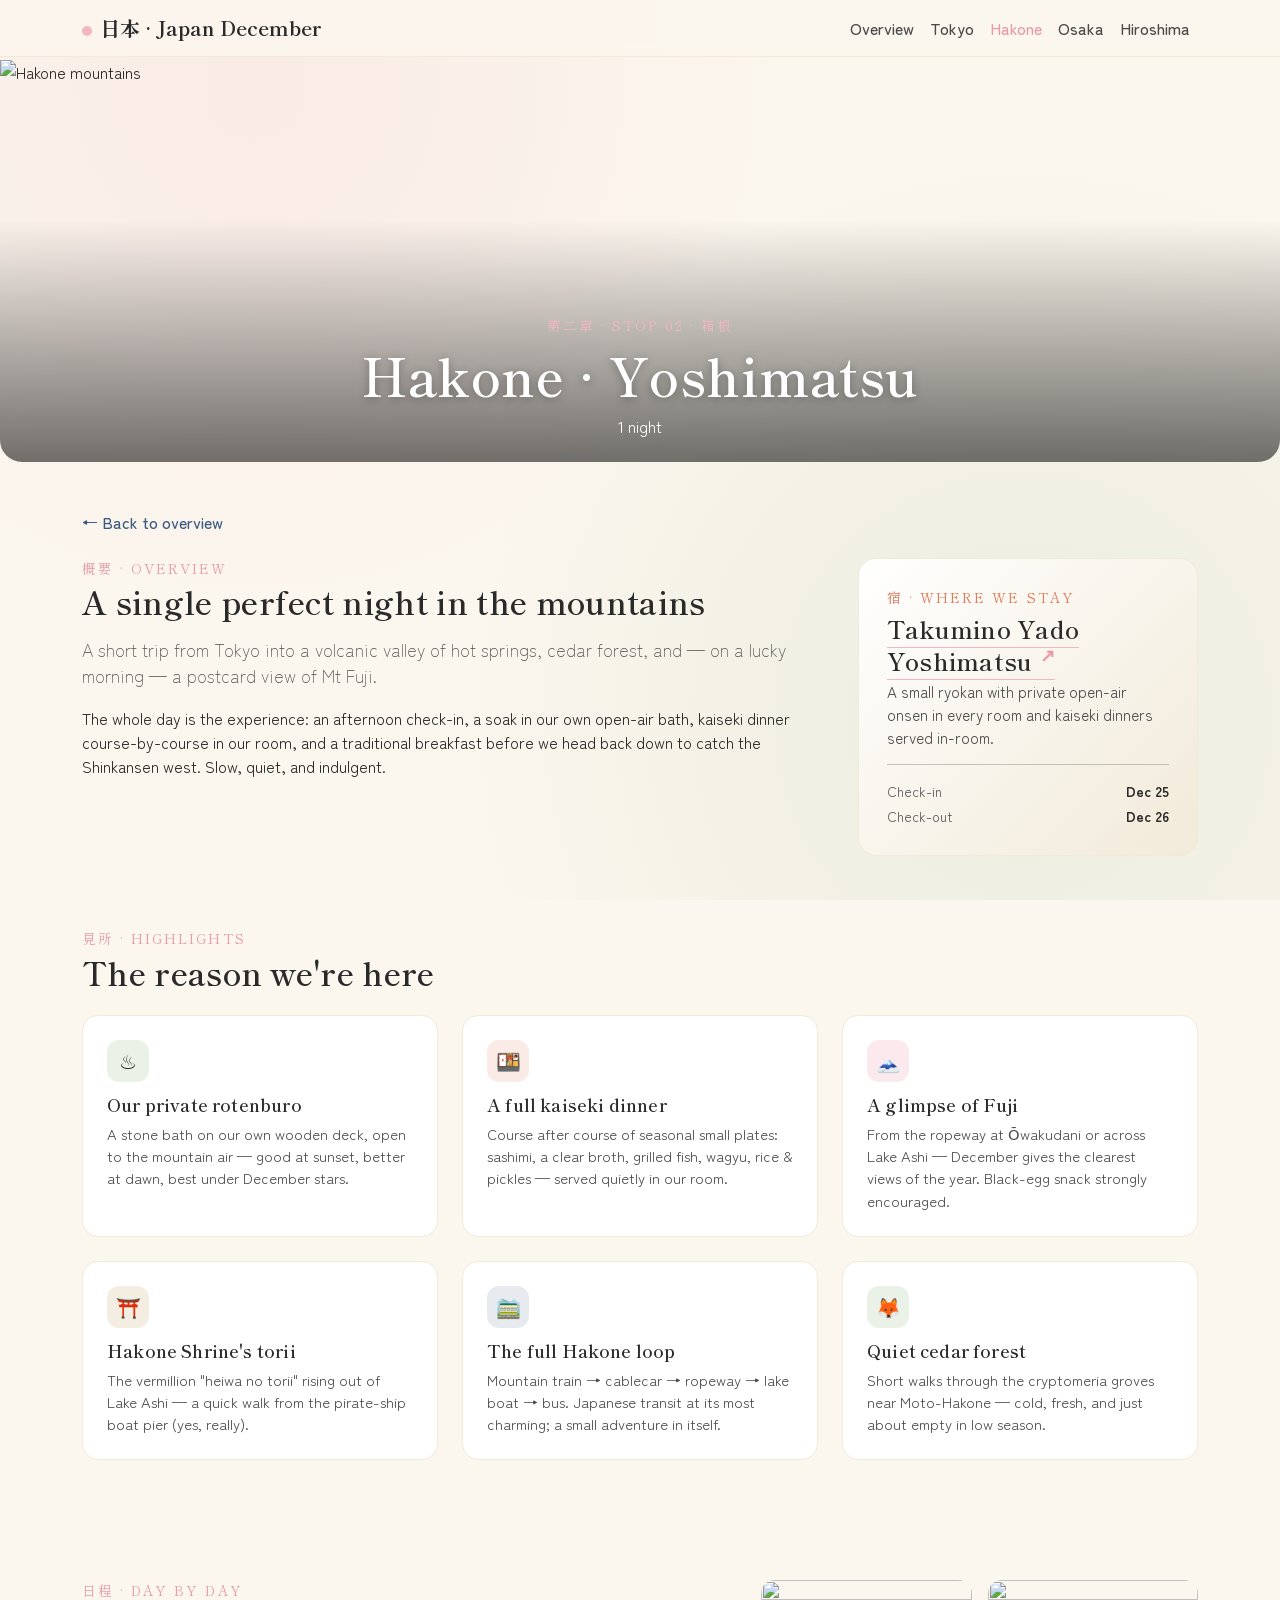
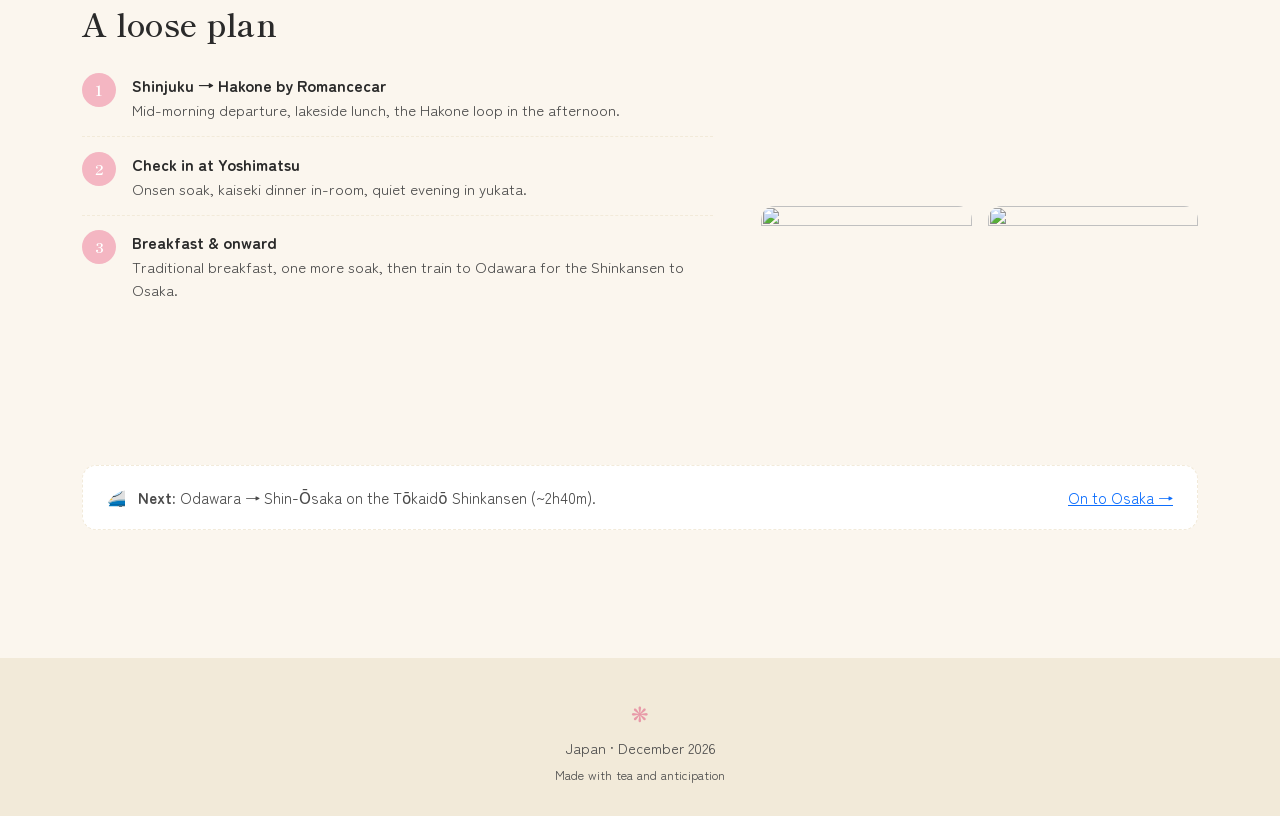
==== hakone.html @ da251493 "initial commit" ====
<!DOCTYPE html>
<html lang="en">
<head>
  <meta charset="UTF-8">
  <meta name="viewport" content="width=device-width, initial-scale=1.0">
  <title>Hakone · Japan December Trip</title>
  <link href="https://cdn.jsdelivr.net/npm/bootstrap@5.3.2/dist/css/bootstrap.min.css" rel="stylesheet">
  <link href="https://fonts.googleapis.com/css2?family=Shippori+Mincho:wght@500;600;700&family=Zen+Maru+Gothic:wght@400;500;700&display=swap" rel="stylesheet">
  <link href="styles.css" rel="stylesheet">
</head>
<body>

  <nav class="navbar navbar-expand-lg navbar-jp sticky-top">
    <div class="container">
      <a class="navbar-brand" href="index.html"><span class="brand-dot d-inline-block"></span>日本 · Japan December</a>
      <button class="navbar-toggler" type="button" data-bs-toggle="collapse" data-bs-target="#nav">
        <span class="navbar-toggler-icon"></span>
      </button>
      <div class="collapse navbar-collapse" id="nav">
        <ul class="navbar-nav ms-auto">
          <li class="nav-item"><a class="nav-link" href="index.html">Overview</a></li>
          <li class="nav-item"><a class="nav-link" href="tokyo.html">Tokyo</a></li>
          <li class="nav-item"><a class="nav-link active" href="hakone.html">Hakone</a></li>
          <li class="nav-item"><a class="nav-link" href="osaka.html">Osaka</a></li>
          <li class="nav-item"><a class="nav-link" href="hiroshima.html">Hiroshima</a></li>
        </ul>
      </div>
    </div>
  </nav>

  <section class="detail-hero position-relative">
    <img src="https://picsum.photos/seed/hakone-hero/1600/900" alt="Hakone mountains">
    <div class="overlay position-absolute"></div>
    <div class="hero-text position-absolute text-center">
      <div class="jp-label">第二章 · STOP 02 · 箱根</div>
      <h1 class="mt-2">Hakone · Yoshimatsu</h1>
      <p class="mb-0">1 night</p>
    </div>
  </section>

  <div class="container py-5">

    <a href="index.html" class="back-link mb-4 d-inline-block">← Back to overview</a>

    <div class="row g-5">
      <div class="col-lg-8">
        <div class="jp-label">概要 · OVERVIEW</div>
        <h2 class="mt-1 mb-3">A single perfect night in the mountains</h2>
        <p class="lead text-sumi" style="font-size: 1.1rem;">
          A short trip from Tokyo into a volcanic valley of hot springs, cedar forest,
          and — on a lucky morning — a postcard view of Mt Fuji.
        </p>
        <p>
          The whole day is the experience: an afternoon check-in, a soak in our
          own open-air bath, kaiseki dinner course-by-course in our room, and a
          traditional breakfast before we head back down to catch the Shinkansen
          west. Slow, quiet, and indulgent.
        </p>
      </div>

      <div class="col-lg-4">
        <div class="stay-callout">
          <div class="stay-label">宿 · WHERE WE STAY</div>
          <h4 class="mt-2 mb-1">
            <a href="https://maps.app.goo.gl/LCEwrJVFuE1kLVnx7" target="_blank" rel="noopener" class="stay-link">Takumino Yado Yoshimatsu</a>
          </h4>
          <p class="mb-2 text-sumi" style="font-size: 0.95rem;">
            A small ryokan with private open-air onsen in every room and
            kaiseki dinners served in-room.
          </p>
          <hr>
          <div class="d-flex justify-content-between small">
            <span class="text-muted">Check-in</span>
            <strong>Dec 25</strong>
          </div>
          <div class="d-flex justify-content-between small mt-1">
            <span class="text-muted">Check-out</span>
            <strong>Dec 26</strong>
          </div>
        </div>
      </div>
    </div>

    <!-- Highlights -->
    <div class="mt-5 pt-4">
      <div class="jp-label">見所 · HIGHLIGHTS</div>
      <h2 class="mt-1 mb-4">The reason we're here</h2>

      <div class="row g-4">
        <div class="col-md-6 col-lg-4">
          <div class="highlight h-100 nature">
            <div class="hl-icon d-inline-flex align-items-center justify-content-center">♨️</div>
            <h4>Our private rotenburo</h4>
            <p>A stone bath on our own wooden deck, open to the mountain air — good
              at sunset, better at dawn, best under December stars.</p>
          </div>
        </div>
        <div class="col-md-6 col-lg-4">
          <div class="highlight h-100 food">
            <div class="hl-icon d-inline-flex align-items-center justify-content-center">🍱</div>
            <h4>A full kaiseki dinner</h4>
            <p>Course after course of seasonal small plates: sashimi, a clear broth,
              grilled fish, wagyu, rice &amp; pickles — served quietly in our room.</p>
          </div>
        </div>
        <div class="col-md-6 col-lg-4">
          <div class="highlight h-100 views">
            <div class="hl-icon d-inline-flex align-items-center justify-content-center">🗻</div>
            <h4>A glimpse of Fuji</h4>
            <p>From the ropeway at Ōwakudani or across Lake Ashi — December gives
              the clearest views of the year. Black-egg snack strongly encouraged.</p>
          </div>
        </div>
        <div class="col-md-6 col-lg-4">
          <div class="highlight h-100 temples">
            <div class="hl-icon d-inline-flex align-items-center justify-content-center">⛩️</div>
            <h4>Hakone Shrine's torii</h4>
            <p>The vermillion "heiwa no torii" rising out of Lake Ashi — a
              quick walk from the pirate-ship boat pier (yes, really).</p>
          </div>
        </div>
        <div class="col-md-6 col-lg-4">
          <div class="highlight h-100 streets">
            <div class="hl-icon d-inline-flex align-items-center justify-content-center">🚞</div>
            <h4>The full Hakone loop</h4>
            <p>Mountain train → cablecar → ropeway → lake boat → bus. Japanese
              transit at its most charming; a small adventure in itself.</p>
          </div>
        </div>
        <div class="col-md-6 col-lg-4">
          <div class="highlight h-100 nature">
            <div class="hl-icon d-inline-flex align-items-center justify-content-center">🦊</div>
            <h4>Quiet cedar forest</h4>
            <p>Short walks through the cryptomeria groves near Moto-Hakone —
              cold, fresh, and just about empty in low season.</p>
          </div>
        </div>
      </div>
    </div>

    <div class="row mt-5 pt-4 g-5">
      <div class="col-lg-7">
        <div class="jp-label">日程 · DAY BY DAY</div>
        <h2 class="mt-1 mb-3">A loose plan</h2>
        <ul class="day-list list-unstyled">
          <li>
            <div class="day-num d-flex align-items-center justify-content-center flex-shrink-0">1</div>
            <div class="day-body">
              <strong>Shinjuku → Hakone by Romancecar</strong>
              <p>Mid-morning departure, lakeside lunch, the Hakone loop in the afternoon.</p>
            </div>
          </li>
          <li>
            <div class="day-num d-flex align-items-center justify-content-center flex-shrink-0">2</div>
            <div class="day-body">
              <strong>Check in at Yoshimatsu</strong>
              <p>Onsen soak, kaiseki dinner in-room, quiet evening in yukata.</p>
            </div>
          </li>
          <li>
            <div class="day-num d-flex align-items-center justify-content-center flex-shrink-0">3</div>
            <div class="day-body">
              <strong>Breakfast &amp; onward</strong>
              <p>Traditional breakfast, one more soak, then train to Odawara for the
                Shinkansen to Osaka.</p>
            </div>
          </li>
        </ul>
      </div>
      <div class="col-lg-5">
        <div class="row g-3">
          <div class="col-6"><img class="gallery-img" src="https://picsum.photos/seed/hakone-1/400/400" alt=""></div>
          <div class="col-6"><img class="gallery-img" src="https://picsum.photos/seed/hakone-2/400/400" alt=""></div>
          <div class="col-6"><img class="gallery-img" src="https://picsum.photos/seed/hakone-3/400/400" alt=""></div>
          <div class="col-6"><img class="gallery-img" src="https://picsum.photos/seed/hakone-4/400/400" alt=""></div>
        </div>
      </div>
    </div>

    <div class="transport-strip mt-5 d-flex align-items-center justify-content-between flex-wrap gap-2">
      <div>
        <span class="tx-icon">🚄</span>
        <strong>Next:</strong> Odawara → Shin-Ōsaka on the Tōkaidō Shinkansen (~2h40m).
      </div>
      <a href="osaka.html" class="read-more">
        On to Osaka →
      </a>
    </div>
  </div>

  <footer class="site-footer text-center">
    <div class="footer-mark">❋</div>
    <p class="mb-1 mt-2">Japan · December 2026</p>
    <small>Made with tea and anticipation</small>
  </footer>

  <script src="https://cdn.jsdelivr.net/npm/bootstrap@5.3.2/dist/js/bootstrap.bundle.min.js"></script>
</body>
</html>
---- styles.css ----
/* ============================================================
   Japanese-cute theme — minimal custom CSS on top of Bootstrap 5
   ============================================================ */

:root {
  --washi:     #fbf6ee;     /* warm paper background       */
  --washi-2:   #f2ead9;     /* slightly darker paper       */
  --ink:       #2a2a2a;     /* soft black for text         */
  --sumi:      #4a4a4a;     /* softer body text            */
  --sakura:    #f4b6c2;     /* cherry blossom pink         */
  --sakura-2:  #e89aa8;     /* deeper pink for accents     */
  --matcha:    #8ab17d;     /* matcha green                */
  --indigo:    #3b5a80;     /* traditional indigo          */
  --persimmon: #e07856;     /* autumn orange               */
  --gold:      #c9a96e;     /* soft gold                   */
}

/* ---------- Typography ---------- */
body {
  font-family: 'Zen Maru Gothic', 'Nunito', system-ui, sans-serif;
  background-color: var(--washi);
  color: var(--ink);
  background-image:
    radial-gradient(circle at 20% 10%, rgba(244,182,194,0.18) 0, transparent 40%),
    radial-gradient(circle at 80% 80%, rgba(138,177,125,0.14) 0, transparent 45%);
  background-attachment: fixed;
}

h1, h2, h3, h4, .display-font {
  font-family: 'Shippori Mincho', 'Noto Serif JP', serif;
  font-weight: 600;
  letter-spacing: 0.01em;
}

.jp-label {
  font-family: 'Shippori Mincho', serif;
  color: var(--sakura-2);
  letter-spacing: 0.15em;
  font-size: 0.85rem;
  text-transform: none;
}

.text-sumi { color: var(--sumi); }

/* ---------- Navbar ---------- */
.navbar-jp {
  background-color: rgba(251, 246, 238, 0.92);
  backdrop-filter: blur(8px);
  border-bottom: 1px solid var(--washi-2);
}
.navbar-jp .navbar-brand {
  font-family: 'Shippori Mincho', serif;
  font-weight: 700;
  color: var(--ink);
}
.navbar-jp .navbar-brand .brand-dot {
  width: 10px; height: 10px;
  background: var(--sakura);
  border-radius: 50%;
  margin-right: 0.5rem;
  vertical-align: middle;
}
.navbar-jp .nav-link {
  color: var(--sumi);
  font-weight: 500;
}
.navbar-jp .nav-link:hover,
.navbar-jp .nav-link.active {
  color: var(--sakura-2);
}

/* ---------- Hero ---------- */
.hero {
  padding: 5rem 0 4rem;
}
.hero h1 {
  font-size: clamp(2.5rem, 5vw, 4rem);
  line-height: 1.15;
}
.hero .tori-divider {
  gap: 0.75rem;
  color: var(--sakura-2);
  margin: 1.25rem 0;
}
.hero .tori-divider::before,
.hero .tori-divider::after {
  content: ''; height: 1px; width: 60px;
  background: var(--sakura);
}

/* ---------- Sakura petals (decorative) ---------- */
.petal {
  position: fixed;
  top: -20px;
  width: 14px; height: 14px;
  background: var(--sakura);
  border-radius: 100% 0 100% 0;
  opacity: 0.55;
  pointer-events: none;
  animation: fall linear infinite;
  z-index: 0;
}
.petal:nth-child(1) { left: 10%;  animation-duration: 18s; animation-delay: 0s; }
.petal:nth-child(2) { left: 25%;  animation-duration: 22s; animation-delay: 4s; background: var(--sakura-2); }
.petal:nth-child(3) { left: 45%;  animation-duration: 20s; animation-delay: 2s; }
.petal:nth-child(4) { left: 65%;  animation-duration: 25s; animation-delay: 6s; background: var(--sakura-2); }
.petal:nth-child(5) { left: 82%;  animation-duration: 19s; animation-delay: 1s; }
.petal:nth-child(6) { left: 92%;  animation-duration: 24s; animation-delay: 5s; }
@keyframes fall {
  0%   { transform: translateY(-5vh) rotate(0deg);   opacity: 0; }
  10%  { opacity: 0.6; }
  100% { transform: translateY(105vh) rotate(540deg); opacity: 0; }
}

/* ---------- Map card ---------- */
.map-card {
  background: #fff;
  border: 1px solid var(--washi-2);
  border-radius: 18px;
  padding: 1.5rem;
  box-shadow: 0 4px 20px rgba(42,42,42,0.04);
}
.map-card svg {
  width: 100%;
  height: auto;
  display: block;
  max-height: 720px;
  margin: 0 auto;
}
.map-card .japan-map {
  max-width: 620px;  /* keep portrait map a reasonable size */
}

/* Animated route line */
.japan-map .route-line {
  stroke-dashoffset: 0;
  animation: routeDraw 2.5s ease-out 0.3s both;
}
@keyframes routeDraw {
  from { stroke-dashoffset: 1800; }
  to   { stroke-dashoffset: 0; }
}

/* ---------- Map legend ---------- */
.map-legend-item {
  gap: 0.4rem;
  font-size: 0.9rem;
  color: var(--sumi);
}
.map-legend-item .dot {
  width: 10px; height: 10px;
  border-radius: 50%;
}

/* ---------- Segment cards (carousel) ---------- */
.segment-card {
  background: #fff;
  border: 1px solid var(--washi-2);
  border-radius: 18px;
  overflow: hidden;
  transition: transform 0.3s ease, box-shadow 0.3s ease;
  text-decoration: none;
  color: inherit;
}
.segment-card:hover {
  transform: translateY(-4px);
  box-shadow: 0 12px 30px rgba(42,42,42,0.08);
  color: inherit;
}
.segment-card .card-img-wrap {
  aspect-ratio: 4 / 3;
  overflow: hidden;
}
.segment-card .card-img-wrap img {
  width: 100%; height: 100%; object-fit: cover;
  transition: transform 0.6s ease;
}
.segment-card:hover .card-img-wrap img {
  transform: scale(1.05);
}
.segment-card .nights-badge {
  top: 12px; left: 12px;
  background: var(--washi);
  color: var(--ink);
  font-weight: 600;
  font-size: 0.8rem;
  padding: 0.35rem 0.75rem;
  border-radius: 999px;
  border: 1px solid var(--washi-2);
}
.segment-card .card-body {
  padding: 1.25rem 1.4rem 1.5rem;
}
.segment-card .segment-number {
  font-family: 'Shippori Mincho', serif;
  color: var(--sakura-2);
  font-size: 0.85rem;
  letter-spacing: 0.1em;
}
.segment-card h3 {
  font-size: 1.4rem;
  margin: 0.25rem 0 0.5rem;
}
.segment-card p {
  color: var(--sumi);
  font-size: 0.95rem;
  margin-bottom: 0.75rem;
}
.segment-card .read-more {
  color: var(--indigo);
  font-weight: 600;
  font-size: 0.9rem;
}

/* ---------- Carousel controls ---------- */
#segmentsCarousel .carousel-control-prev,
#segmentsCarousel .carousel-control-next {
  width: 40px; height: 40px;
  background: #fff;
  border: 1px solid var(--washi-2);
  border-radius: 50%;
  top: 50%;
  transform: translateY(-50%);
  opacity: 1;
  box-shadow: 0 4px 12px rgba(42,42,42,0.06);
}
#segmentsCarousel .carousel-control-prev { left: -20px; }
#segmentsCarousel .carousel-control-next { right: -20px; }
#segmentsCarousel .carousel-control-prev-icon,
#segmentsCarousel .carousel-control-next-icon {
  filter: invert(0.5);
  width: 14px; height: 14px;
}
#segmentsCarousel .carousel-indicators {
  bottom: -50px;
}
#segmentsCarousel .carousel-indicators [data-bs-target] {
  background-color: var(--sakura);
  width: 8px; height: 8px;
  border-radius: 50%;
  border: none;
  opacity: 0.4;
}
#segmentsCarousel .carousel-indicators .active {
  opacity: 1;
  background-color: var(--sakura-2);
}

/* ---------- Transport strip ---------- */
.transport-strip {
  background: #fff;
  border: 1px dashed var(--washi-2);
  border-radius: 14px;
  padding: 1.25rem 1.5rem;
  color: var(--sumi);
  font-size: 0.95rem;
}
.transport-strip .tx-icon {
  color: var(--indigo);
  font-weight: 700;
  margin-right: 0.5rem;
}

/* ---------- Detail page hero ---------- */
.detail-hero {
  height: 45vh;
  min-height: 320px;
  overflow: hidden;
  border-radius: 0 0 22px 22px;
}
.detail-hero img {
  width: 100%; height: 100%; object-fit: cover;
}
.detail-hero .overlay {
  inset: 0;
  background: linear-gradient(180deg, rgba(0,0,0,0) 40%, rgba(0,0,0,0.55) 100%);
}
.detail-hero .hero-text {
  left: 0; right: 0; bottom: 1.5rem;
  color: #fff;
  padding: 0 1rem;
}
.detail-hero .hero-text .jp-label {
  color: var(--sakura);
}
.detail-hero h1 {
  color: #fff;
  font-size: clamp(2rem, 4.5vw, 3.25rem);
  text-shadow: 0 2px 10px rgba(0,0,0,0.3);
}

/* ---------- Stay callout ---------- */
.stay-callout {
  background: linear-gradient(135deg, #fff 0%, var(--washi-2) 100%);
  border-radius: 18px;
  padding: 1.75rem;
  border: 1px solid var(--washi-2);
}
.stay-callout .stay-label {
  color: var(--persimmon);
  font-family: 'Shippori Mincho', serif;
  font-size: 0.85rem;
  letter-spacing: 0.15em;
}
.stay-callout .stay-link {
  color: var(--ink);
  text-decoration: none;
  border-bottom: 1px solid var(--sakura);
  padding-bottom: 1px;
  transition: color 0.2s ease, border-color 0.2s ease;
}
.stay-callout .stay-link:hover {
  color: var(--sakura-2);
  border-bottom-color: var(--sakura-2);
}
.stay-callout .stay-link::after {
  content: ' ↗';
  font-size: 0.75em;
  color: var(--sakura-2);
  vertical-align: super;
  margin-left: 2px;
}

/* ---------- Highlight cards ---------- */
.highlight {
  background: #fff;
  border-radius: 16px;
  padding: 1.5rem;
  border: 1px solid var(--washi-2);
  transition: transform 0.25s ease, border-color 0.25s ease;
}
.highlight:hover {
  transform: translateY(-2px);
  border-color: var(--sakura);
}
.highlight .hl-icon {
  width: 42px; height: 42px;
  border-radius: 12px;
  font-size: 1.25rem;
  margin-bottom: 0.75rem;
  background: var(--washi);
}
.highlight.food      .hl-icon { background: rgba(224,120,86,0.15); }
.highlight.streets   .hl-icon { background: rgba(59,90,128,0.12);  }
.highlight.nature    .hl-icon { background: rgba(138,177,125,0.18);}
.highlight.temples   .hl-icon { background: rgba(201,169,110,0.2); }
.highlight.views     .hl-icon { background: rgba(244,182,194,0.3); }
.highlight h4 {
  font-size: 1.1rem;
  margin-bottom: 0.5rem;
}
.highlight p {
  font-size: 0.92rem;
  color: var(--sumi);
  margin: 0;
}

/* ---------- Image gallery ---------- */
.gallery-img {
  width: 100%;
  aspect-ratio: 1/1;
  object-fit: cover;
  border-radius: 14px;
  transition: transform 0.3s ease;
}
.gallery-img:hover { transform: scale(1.02); }

/* ---------- Day-by-day list ---------- */
.day-list li {
  display: flex;
  gap: 1rem;
  padding: 0.9rem 0;
  border-bottom: 1px dashed var(--washi-2);
}
.day-list li:last-child { border-bottom: none; }
.day-list .day-num {
  width: 34px; height: 34px;
  border-radius: 50%;
  background: var(--sakura);
  color: #fff;
  font-family: 'Shippori Mincho', serif;
  font-weight: 700;
  font-size: 0.9rem;
}
.day-list .day-body strong {
  display: block;
  margin-bottom: 0.15rem;
}
.day-list .day-body p {
  margin: 0;
  color: var(--sumi);
  font-size: 0.93rem;
}

/* ---------- Footer ---------- */
.site-footer {
  background: var(--washi-2);
  padding: 2.5rem 0 2rem;
  margin-top: 5rem;
  color: var(--sumi);
  font-size: 0.9rem;
}
.site-footer .footer-mark {
  font-family: 'Shippori Mincho', serif;
  color: var(--sakura-2);
  font-size: 1.3rem;
}

/* ---------- Back link ---------- */
.back-link {
  color: var(--indigo);
  text-decoration: none;
  font-weight: 500;
}
.back-link:hover { color: var(--sakura-2); }

/* ---------- Responsive tweaks ---------- */
@media (max-width: 768px) {
  .hero { padding: 3rem 0 2rem; }
  #segmentsCarousel .carousel-control-prev { left: -8px; }
  #segmentsCarousel .carousel-control-next { right: -8px; }
}
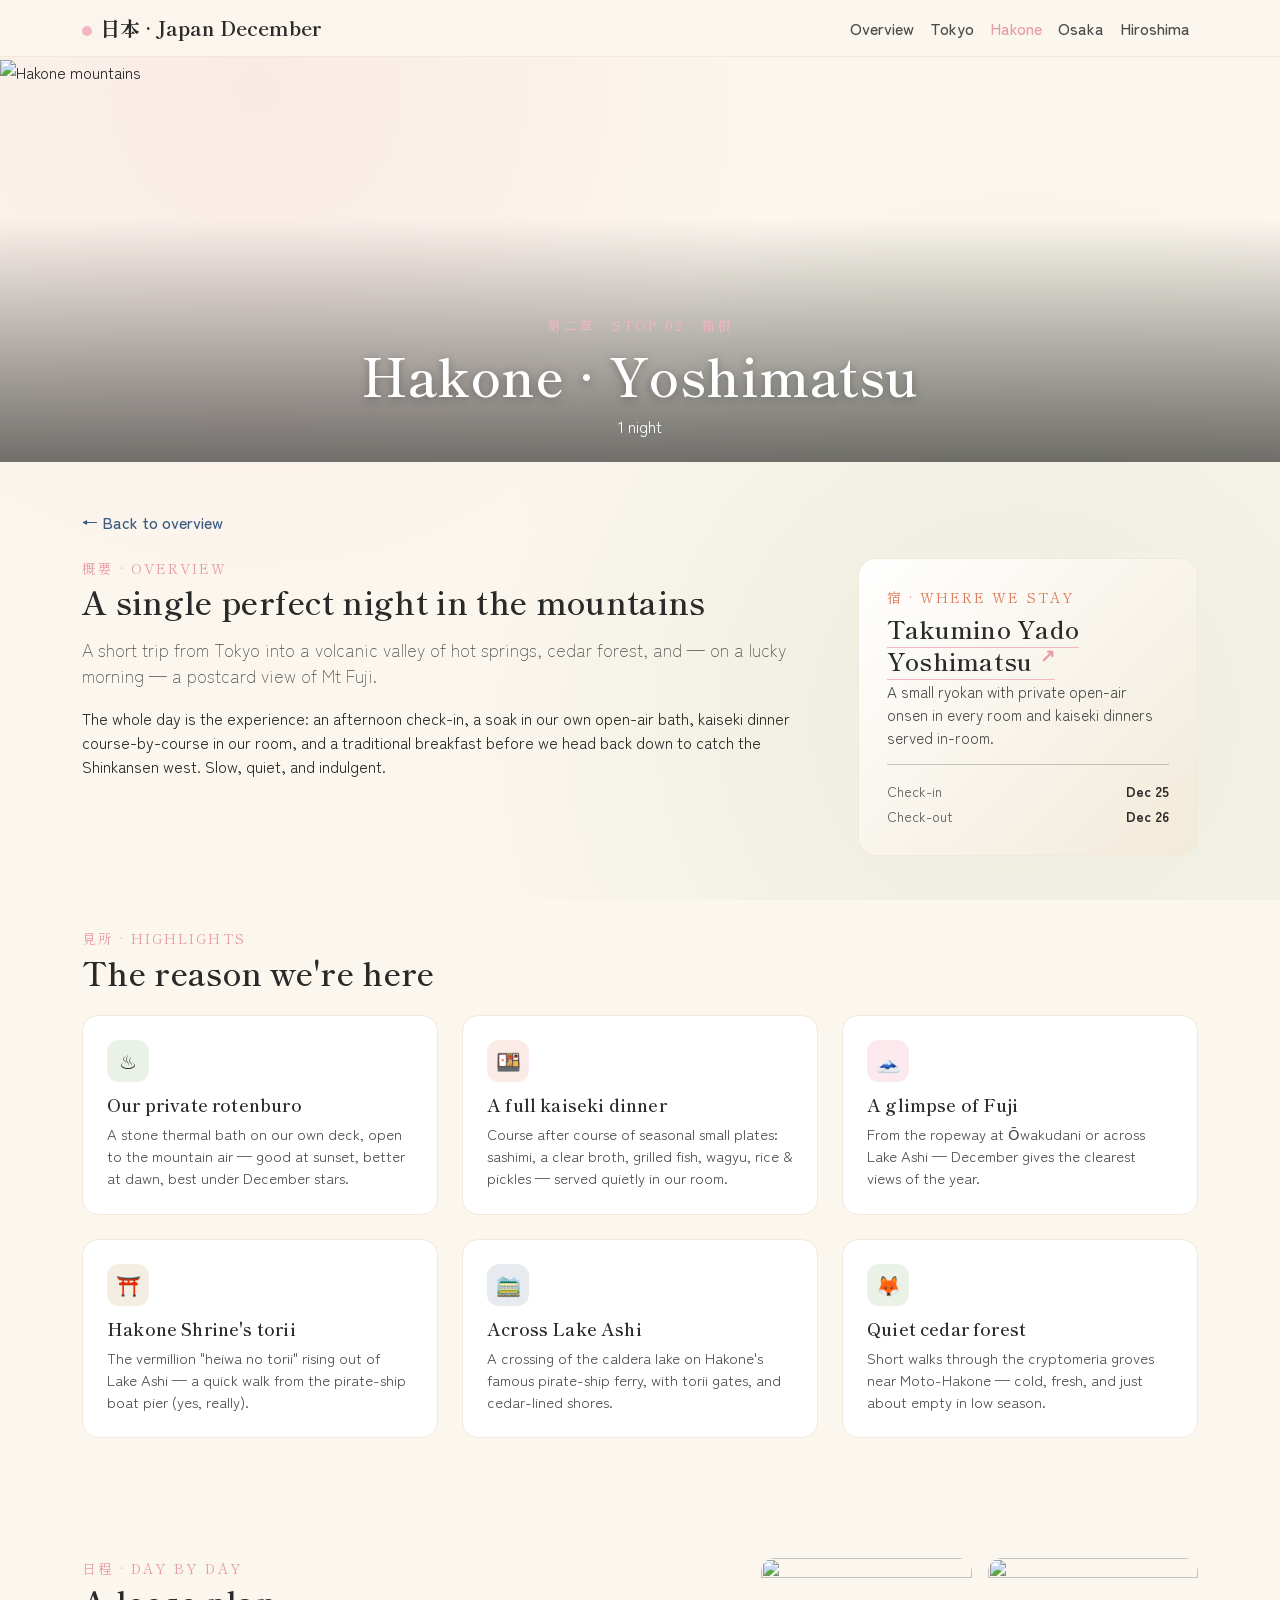
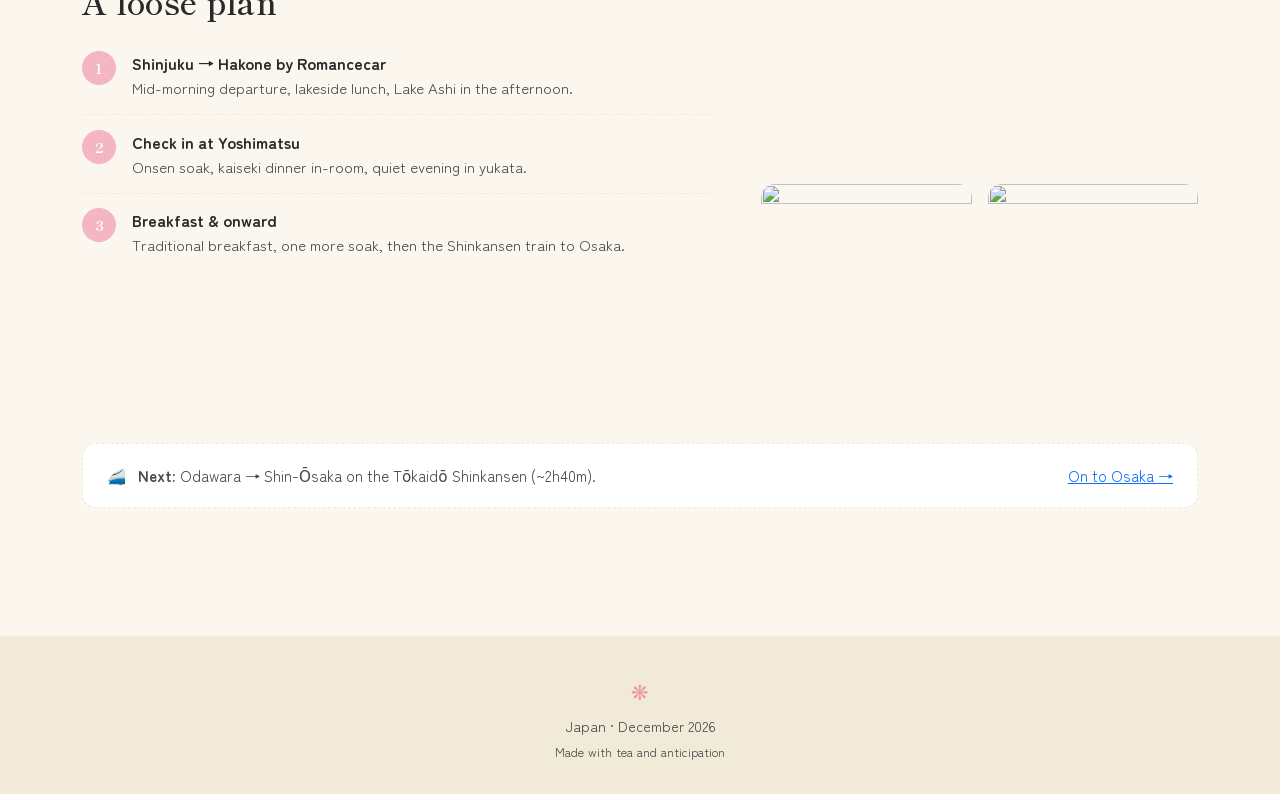
==== commit 97be7f09: "Hakone content and fix hero rounded corners" ====
--- a/hakone.html
+++ b/hakone.html
@@ -29,7 +29,7 @@
   </nav>
 
   <section class="detail-hero position-relative">
-    <img src="https://picsum.photos/seed/hakone-hero/1600/900" alt="Hakone mountains">
+    <img src="https://dynamic-media-cdn.tripadvisor.com/media/photo-o/0e/63/b0/cb/mtfuji-and-lake-ashi.jpg?w=2000&h=-1&s=1" alt="Hakone mountains">
     <div class="overlay position-absolute"></div>
     <div class="hero-text position-absolute text-center">
       <div class="jp-label">第二章 · STOP 02 · 箱根</div>
@@ -91,7 +91,7 @@
           <div class="highlight h-100 nature">
             <div class="hl-icon d-inline-flex align-items-center justify-content-center">♨️</div>
             <h4>Our private rotenburo</h4>
-            <p>A stone bath on our own wooden deck, open to the mountain air — good
+            <p>A stone thermal bath on our own deck, open to the mountain air — good
               at sunset, better at dawn, best under December stars.</p>
           </div>
         </div>
@@ -108,7 +108,7 @@
             <div class="hl-icon d-inline-flex align-items-center justify-content-center">🗻</div>
             <h4>A glimpse of Fuji</h4>
             <p>From the ropeway at Ōwakudani or across Lake Ashi — December gives
-              the clearest views of the year. Black-egg snack strongly encouraged.</p>
+              the clearest views of the year.</p>
           </div>
         </div>
         <div class="col-md-6 col-lg-4">
@@ -122,9 +122,9 @@
         <div class="col-md-6 col-lg-4">
           <div class="highlight h-100 streets">
             <div class="hl-icon d-inline-flex align-items-center justify-content-center">🚞</div>
-            <h4>The full Hakone loop</h4>
-            <p>Mountain train → cablecar → ropeway → lake boat → bus. Japanese
-              transit at its most charming; a small adventure in itself.</p>
+            <h4>Across Lake Ashi</h4>
+            <p>A crossing of the caldera lake on Hakone's famous pirate-ship 
+              ferry, with torii gates, and cedar-lined shores.</p>
           </div>
         </div>
         <div class="col-md-6 col-lg-4">
@@ -147,7 +147,7 @@
             <div class="day-num d-flex align-items-center justify-content-center flex-shrink-0">1</div>
             <div class="day-body">
               <strong>Shinjuku → Hakone by Romancecar</strong>
-              <p>Mid-morning departure, lakeside lunch, the Hakone loop in the afternoon.</p>
+              <p>Mid-morning departure, lakeside lunch, Lake Ashi in the afternoon.</p>
             </div>
           </li>
           <li>
@@ -161,18 +161,17 @@
             <div class="day-num d-flex align-items-center justify-content-center flex-shrink-0">3</div>
             <div class="day-body">
               <strong>Breakfast &amp; onward</strong>
-              <p>Traditional breakfast, one more soak, then train to Odawara for the
-                Shinkansen to Osaka.</p>
+              <p>Traditional breakfast, one more soak, then the Shinkansen train to Osaka.</p>
             </div>
           </li>
         </ul>
       </div>
       <div class="col-lg-5">
         <div class="row g-3">
-          <div class="col-6"><img class="gallery-img" src="https://picsum.photos/seed/hakone-1/400/400" alt=""></div>
-          <div class="col-6"><img class="gallery-img" src="https://picsum.photos/seed/hakone-2/400/400" alt=""></div>
-          <div class="col-6"><img class="gallery-img" src="https://picsum.photos/seed/hakone-3/400/400" alt=""></div>
-          <div class="col-6"><img class="gallery-img" src="https://picsum.photos/seed/hakone-4/400/400" alt=""></div>
+          <div class="col-6"><img class="gallery-img" src="https://odakyu-global.com/_wp/wp-content/uploads/2025/08/4c85c234076325c638e2c305400f29d6.jpg" alt=""></div>
+          <div class="col-6"><img class="gallery-img" src="https://lh3.googleusercontent.com/gps-cs-s/APNQkAGwSBPx2sLEpe0qgNBmnYCsFXjsVEew_U5Y99GImUJ8sRTone1GCC2VmjmY2Q7B-QEYssHgwxc8ZXJQLasfNzFmzdtjkjxUjpzUHTTTinuf0ajADkzR-MQkyiK988C6QX2Ps3A=s1360-w1360-h1020-rw" alt=""></div>
+          <div class="col-6"><img class="gallery-img" src="https://www.hakone.co.jp/wp-content/uploads/2024/11/IMG_2015-2048x1536.jpeg" alt=""></div>
+          <div class="col-6"><img class="gallery-img" src="https://encrypted-tbn0.gstatic.com/images?q=tbn:ANd9GcRRBcz7NmR2O6wwrHlQefGAICtBRFTNm2lC_A&s" alt=""></div>
         </div>
       </div>
     </div>
--- a/styles.css
+++ b/styles.css
@@ -266,7 +266,6 @@
   height: 45vh;
   min-height: 320px;
   overflow: hidden;
-  border-radius: 0 0 22px 22px;
 }
 .detail-hero img {
   width: 100%; height: 100%; object-fit: cover;
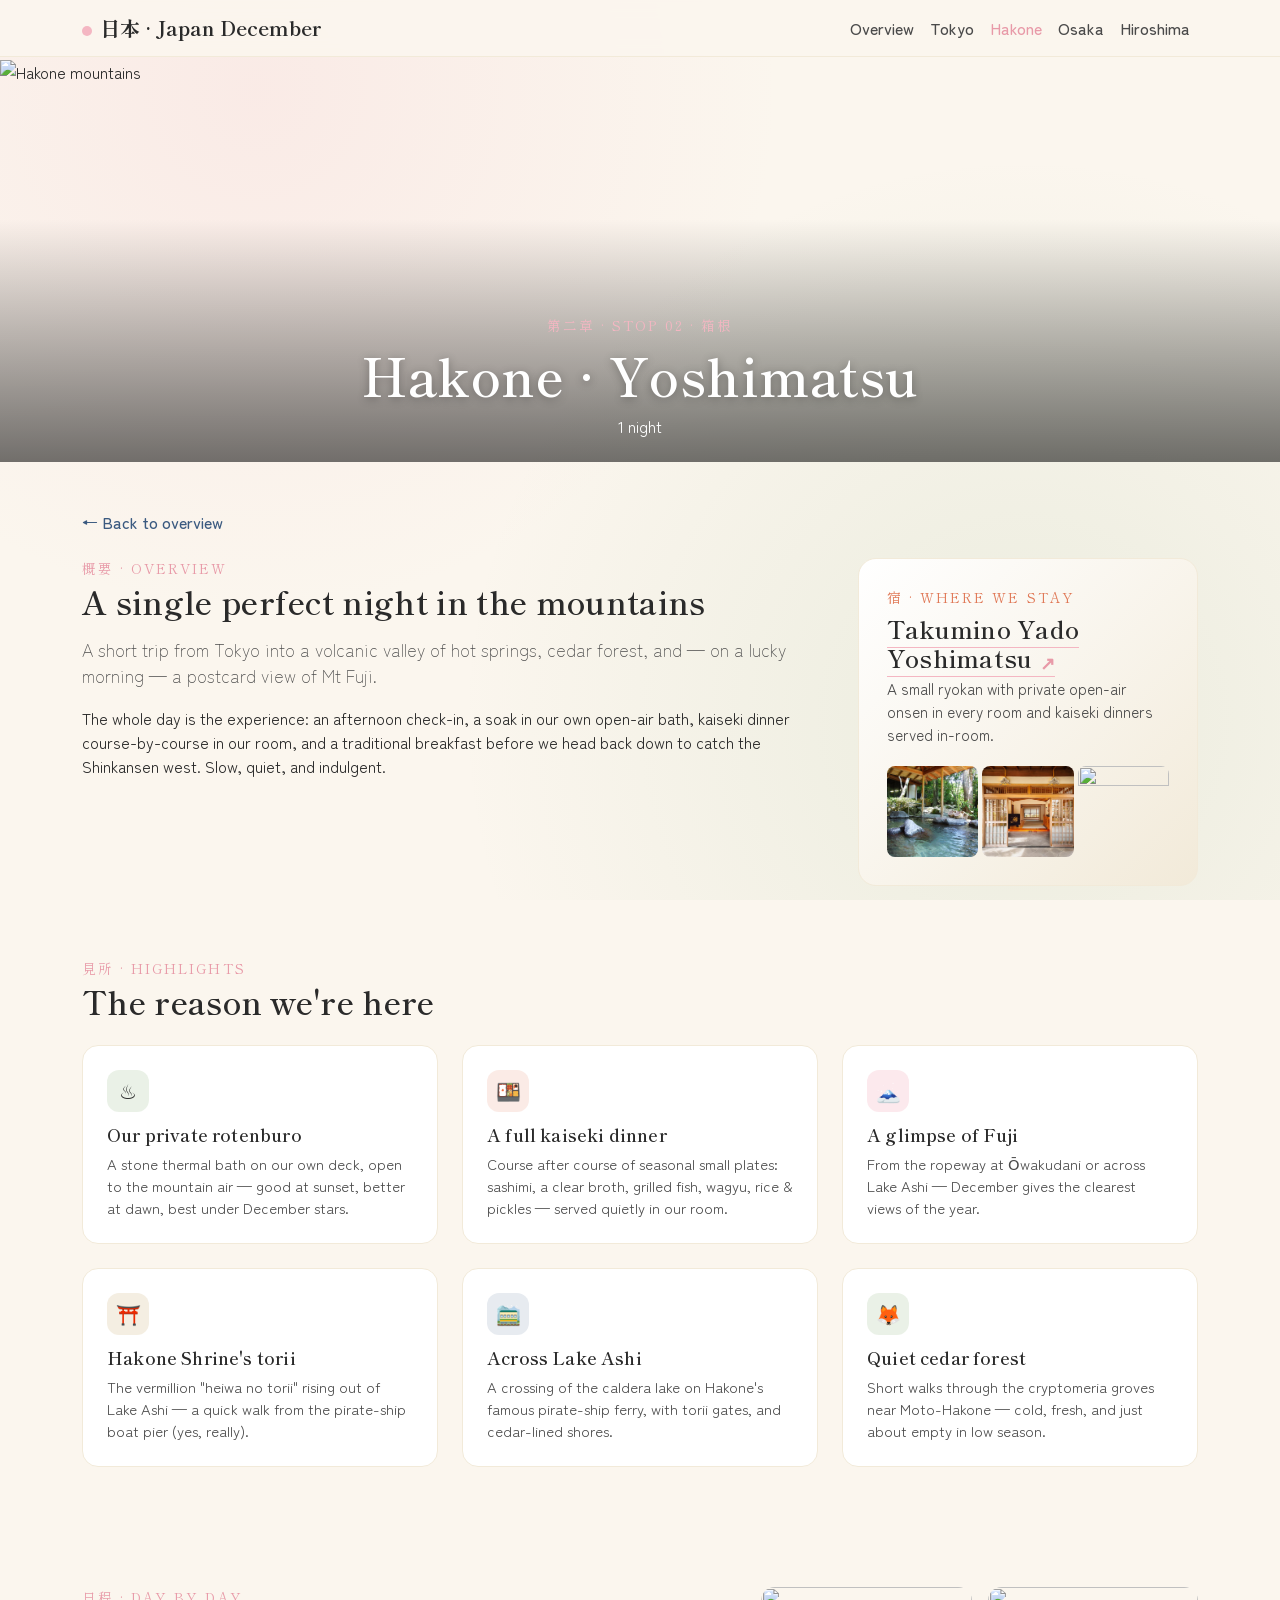
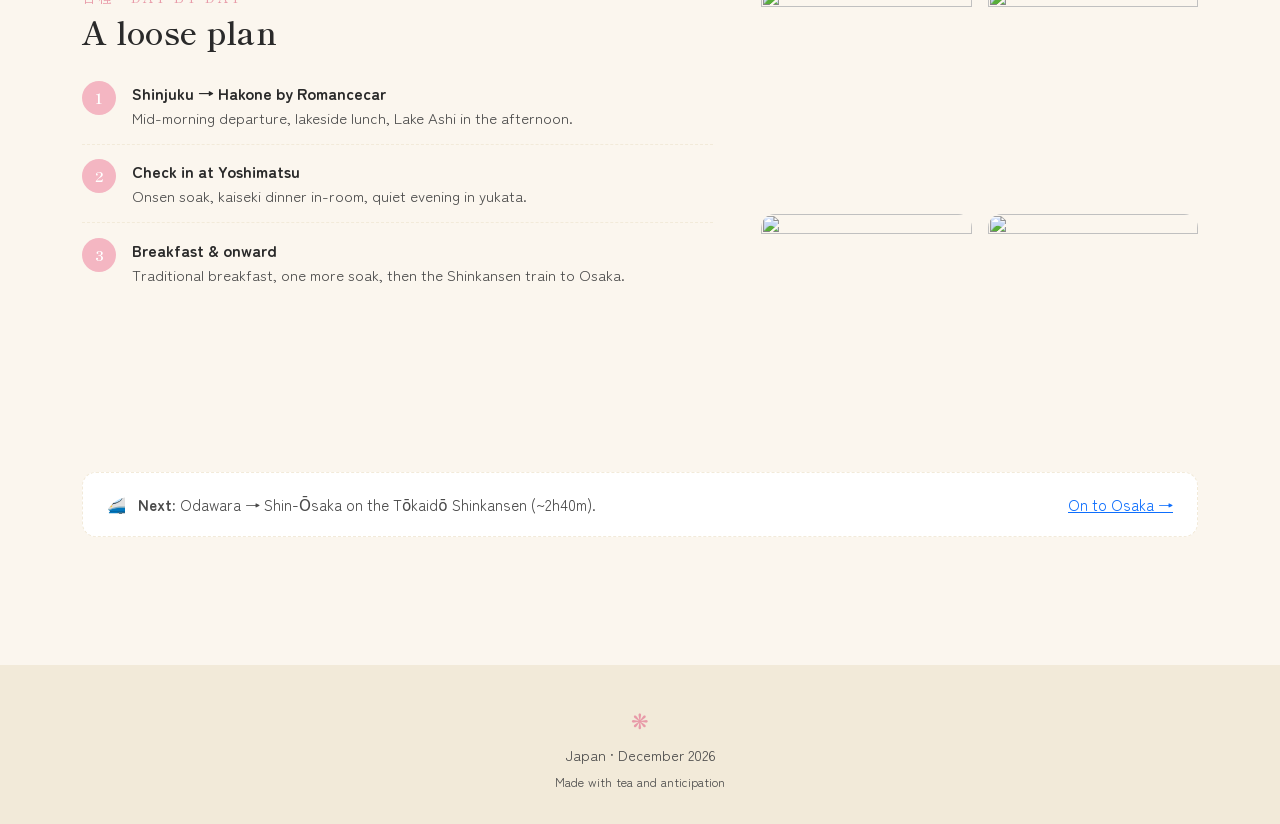
==== commit d88b8f94: "images for hotels" ====
--- a/hakone.html
+++ b/hakone.html
@@ -7,6 +7,7 @@
   <link href="https://cdn.jsdelivr.net/npm/bootstrap@5.3.2/dist/css/bootstrap.min.css" rel="stylesheet">
   <link href="https://fonts.googleapis.com/css2?family=Shippori+Mincho:wght@500;600;700&family=Zen+Maru+Gothic:wght@400;500;700&display=swap" rel="stylesheet">
   <link href="styles.css" rel="stylesheet">
+  <link rel="icon" type="image/svg+xml" href="favicon.svg">
 </head>
 <body>
 
@@ -68,14 +69,10 @@
             A small ryokan with private open-air onsen in every room and
             kaiseki dinners served in-room.
           </p>
-          <hr>
-          <div class="d-flex justify-content-between small">
-            <span class="text-muted">Check-in</span>
-            <strong>Dec 25</strong>
-          </div>
-          <div class="d-flex justify-content-between small mt-1">
-            <span class="text-muted">Check-out</span>
-            <strong>Dec 26</strong>
+          <div class="row g-1 mt-3 stay-photos">
+            <div class="col-4"><img src="images/Yoshimatsu-onsen.jpg" alt=""></div>
+            <div class="col-4"><img src="images/Yoshimatsu-stunning-entrance.jpg" alt=""></div>
+            <div class="col-4"><img src="https://selected-ryokan.com/wp-content/uploads/2019/01/takuminoyado-yoshimatsu_ahj004.jpg" alt=""></div>
           </div>
         </div>
       </div>
--- a/styles.css
+++ b/styles.css
@@ -212,40 +212,6 @@
   font-size: 0.9rem;
 }
 
-/* ---------- Carousel controls ---------- */
-#segmentsCarousel .carousel-control-prev,
-#segmentsCarousel .carousel-control-next {
-  width: 40px; height: 40px;
-  background: #fff;
-  border: 1px solid var(--washi-2);
-  border-radius: 50%;
-  top: 50%;
-  transform: translateY(-50%);
-  opacity: 1;
-  box-shadow: 0 4px 12px rgba(42,42,42,0.06);
-}
-#segmentsCarousel .carousel-control-prev { left: -20px; }
-#segmentsCarousel .carousel-control-next { right: -20px; }
-#segmentsCarousel .carousel-control-prev-icon,
-#segmentsCarousel .carousel-control-next-icon {
-  filter: invert(0.5);
-  width: 14px; height: 14px;
-}
-#segmentsCarousel .carousel-indicators {
-  bottom: -50px;
-}
-#segmentsCarousel .carousel-indicators [data-bs-target] {
-  background-color: var(--sakura);
-  width: 8px; height: 8px;
-  border-radius: 50%;
-  border: none;
-  opacity: 0.4;
-}
-#segmentsCarousel .carousel-indicators .active {
-  opacity: 1;
-  background-color: var(--sakura-2);
-}
-
 /* ---------- Transport strip ---------- */
 .transport-strip {
   background: #fff;
@@ -312,11 +278,18 @@
   color: var(--sakura-2);
   border-bottom-color: var(--sakura-2);
 }
+.stay-photos img {
+  width: 100%;
+  aspect-ratio: 1/1;
+  object-fit: cover;
+  border-radius: 8px;
+}
+
 .stay-callout .stay-link::after {
   content: ' ↗';
   font-size: 0.75em;
   color: var(--sakura-2);
-  vertical-align: super;
+  vertical-align: middle;
   margin-left: 2px;
 }
 
@@ -416,6 +389,4 @@
 /* ---------- Responsive tweaks ---------- */
 @media (max-width: 768px) {
   .hero { padding: 3rem 0 2rem; }
-  #segmentsCarousel .carousel-control-prev { left: -8px; }
-  #segmentsCarousel .carousel-control-next { right: -8px; }
-}
+}
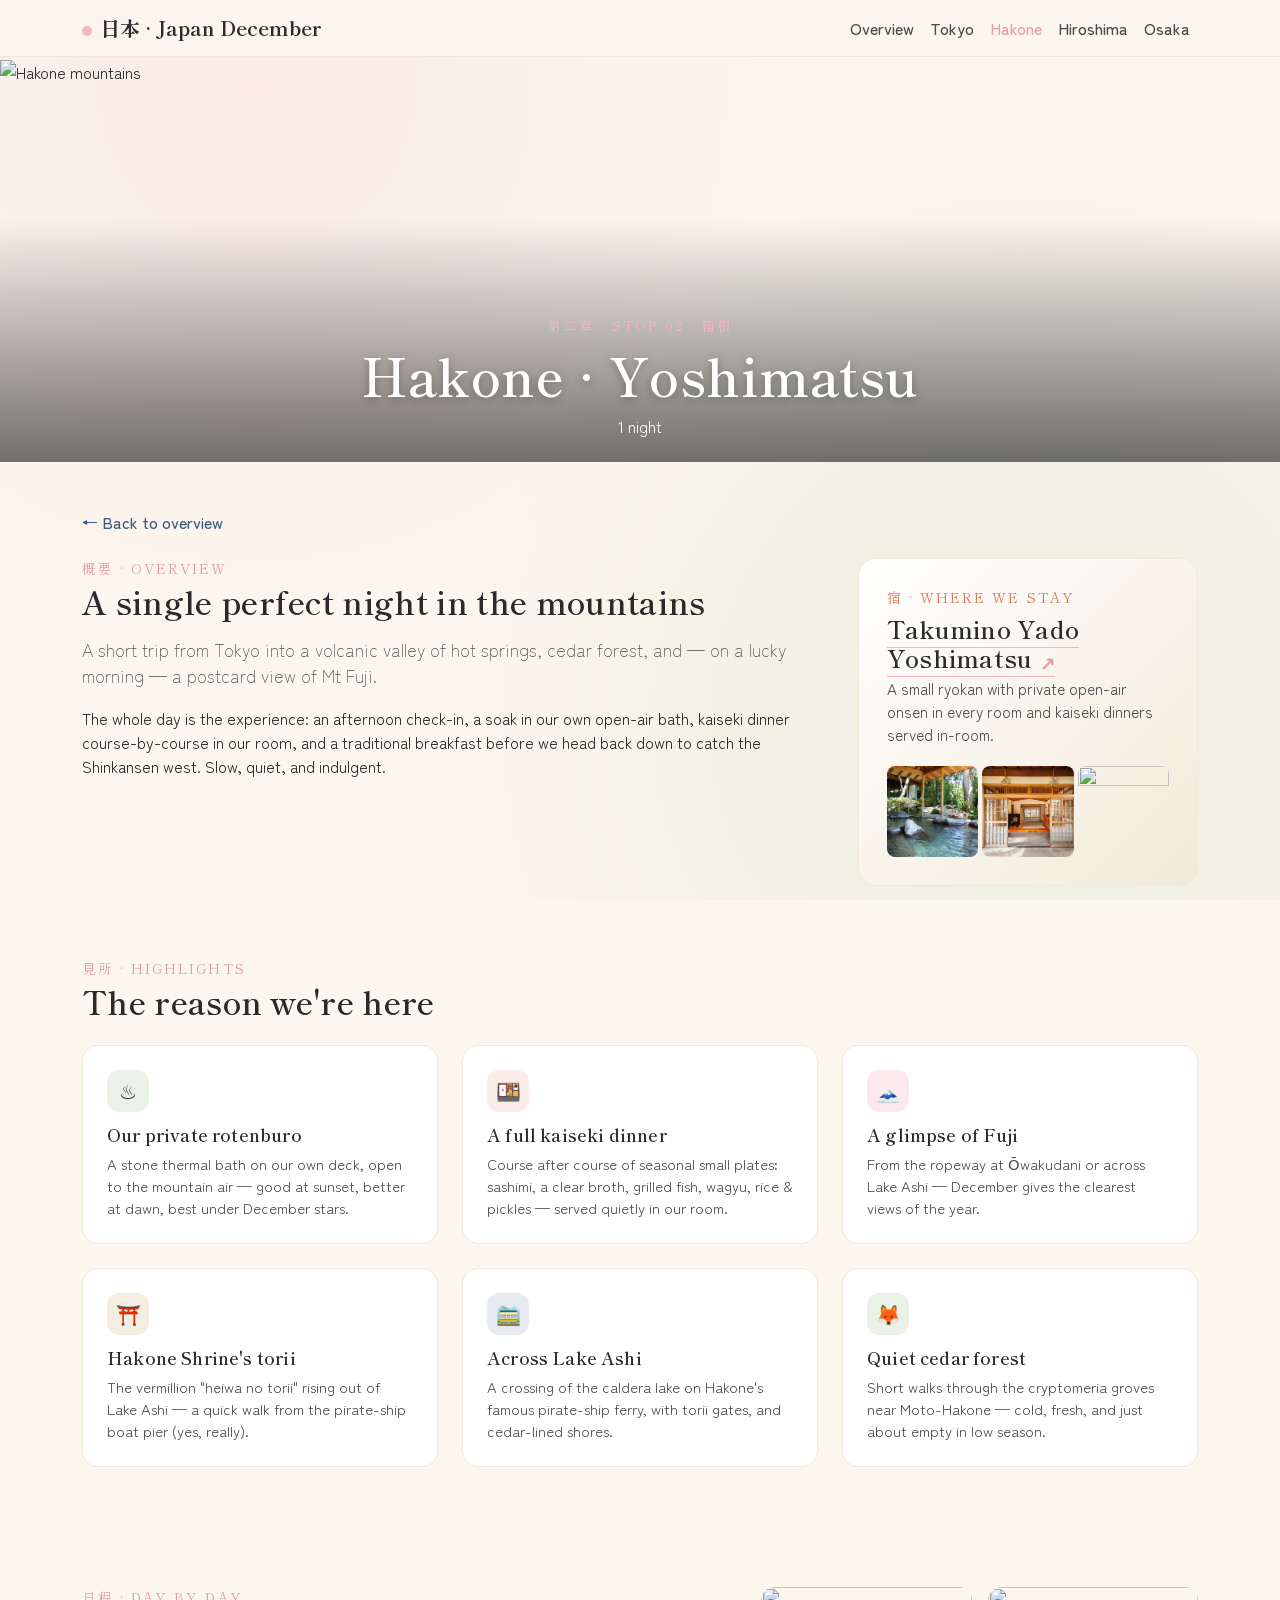
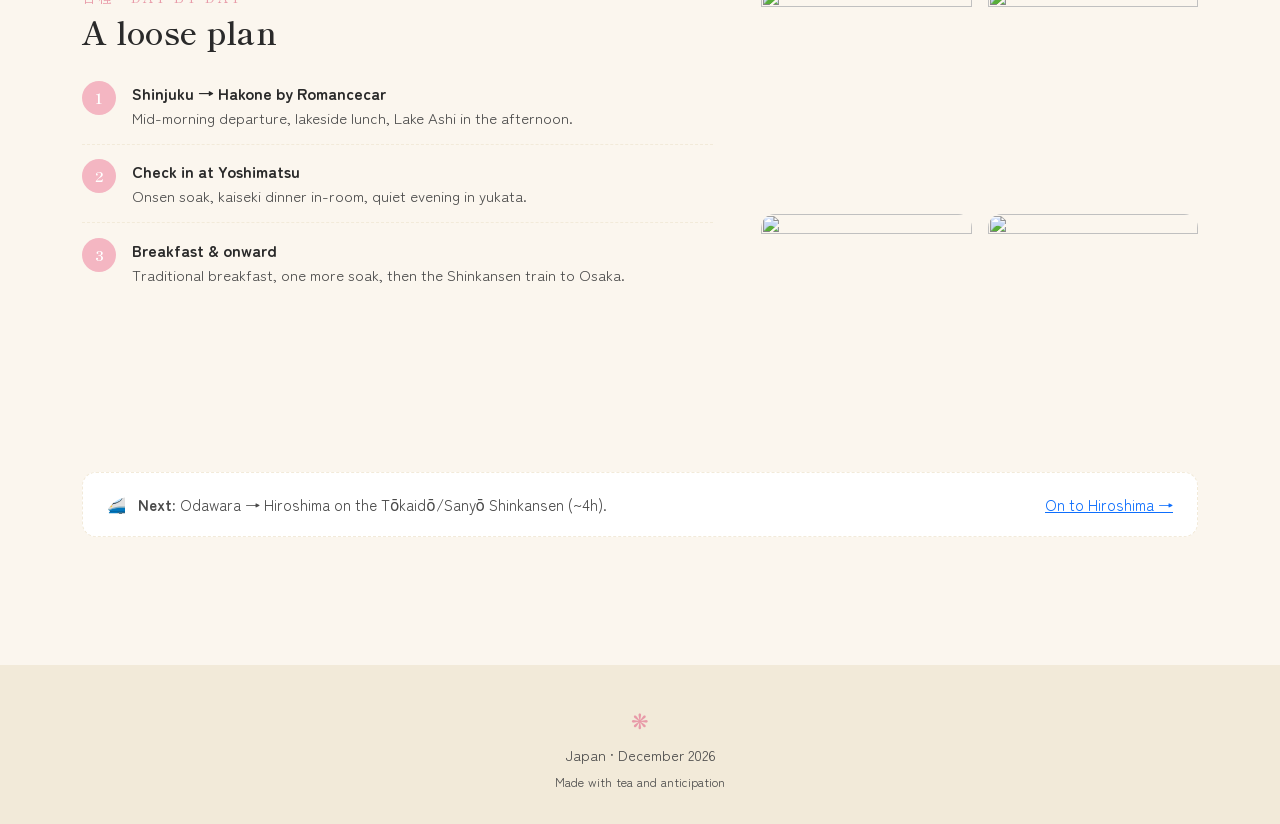
==== commit e200e744: "update itinerary hiroshima before osaka" ====
--- a/hakone.html
+++ b/hakone.html
@@ -8,12 +8,20 @@
   <link href="https://fonts.googleapis.com/css2?family=Shippori+Mincho:wght@500;600;700&family=Zen+Maru+Gothic:wght@400;500;700&display=swap" rel="stylesheet">
   <link href="styles.css" rel="stylesheet">
   <link rel="icon" type="image/svg+xml" href="favicon.svg">
+  <!-- Open Graph / link unfurl -->
+  <meta property="og:type" content="website">
+  <meta property="og:site_name" content="Japan · December 2026">
+  <meta property="og:title" content="Hakone · Yoshimatsu — Japan December 2026">
+  <meta property="og:description" content="A single perfect night in the mountains — private open-air onsen, kaiseki dinner, and a glimpse of Mt Fuji.">
+  <meta property="og:url" content="https://japan-2026.angrygoat.lol/hakone.html">
+  <meta property="og:image" content="https://dynamic-media-cdn.tripadvisor.com/media/photo-o/0e/63/b0/cb/mtfuji-and-lake-ashi.jpg?w=1200&h=-1&s=1">
+  <meta name="twitter:card" content="summary_large_image">
 </head>
 <body>
 
   <nav class="navbar navbar-expand-lg navbar-jp sticky-top">
     <div class="container">
-      <a class="navbar-brand" href="index.html"><span class="brand-dot d-inline-block"></span>日本 · Japan December</a>
+      <a class="navbar-brand" href="/"><span class="brand-dot d-inline-block"></span>日本 · Japan December</a>
       <button class="navbar-toggler" type="button" data-bs-toggle="collapse" data-bs-target="#nav">
         <span class="navbar-toggler-icon"></span>
       </button>
@@ -22,8 +30,8 @@
           <li class="nav-item"><a class="nav-link" href="index.html">Overview</a></li>
           <li class="nav-item"><a class="nav-link" href="tokyo.html">Tokyo</a></li>
           <li class="nav-item"><a class="nav-link active" href="hakone.html">Hakone</a></li>
+          <li class="nav-item"><a class="nav-link" href="hiroshima.html">Hiroshima</a></li>
           <li class="nav-item"><a class="nav-link" href="osaka.html">Osaka</a></li>
-          <li class="nav-item"><a class="nav-link" href="hiroshima.html">Hiroshima</a></li>
         </ul>
       </div>
     </div>
@@ -176,10 +184,10 @@
     <div class="transport-strip mt-5 d-flex align-items-center justify-content-between flex-wrap gap-2">
       <div>
         <span class="tx-icon">🚄</span>
-        <strong>Next:</strong> Odawara → Shin-Ōsaka on the Tōkaidō Shinkansen (~2h40m).
-      </div>
-      <a href="osaka.html" class="read-more">
-        On to Osaka →
+        <strong>Next:</strong> Odawara → Hiroshima on the Tōkaidō/Sanyō Shinkansen (~4h).
+      </div>
+      <a href="hiroshima.html" class="read-more">
+        On to Hiroshima →
       </a>
     </div>
   </div>
--- a/styles.css
+++ b/styles.css
@@ -386,6 +386,46 @@
 }
 .back-link:hover { color: var(--sakura-2); }
 
+/* ---------- Stops scroll ---------- */
+.stops-scroll {
+  overflow-x: auto;
+  scroll-snap-type: x mandatory;
+  scrollbar-width: none;
+  -ms-overflow-style: none;
+  -webkit-overflow-scrolling: touch;
+}
+.stops-scroll::-webkit-scrollbar { display: none; }
+
+.stops-card {
+  scroll-snap-align: start;
+  flex: 0 0 85%;
+}
+@media (min-width: 576px) {
+  .stops-card { flex: 0 0 calc(50% - 0.75rem); }
+}
+@media (min-width: 992px) {
+  .stops-card { flex: 0 0 calc(33.333% - 1rem); }
+}
+
+.stops-btn {
+  background-color: var(--washi-2);
+  border: 1.5px solid rgba(59, 90, 128, 0.25);
+  color: var(--indigo);
+  border-radius: 999px;
+  padding: 0.6rem 1.5rem;
+  font-family: 'Zen Maru Gothic', sans-serif;
+  font-weight: 600;
+  font-size: 0.95rem;
+  cursor: pointer;
+  transition: background-color 0.2s, color 0.2s, border-color 0.2s;
+  white-space: nowrap;
+}
+.stops-btn:hover {
+  background-color: var(--indigo);
+  color: #fff;
+  border-color: var(--indigo);
+}
+
 /* ---------- Responsive tweaks ---------- */
 @media (max-width: 768px) {
   .hero { padding: 3rem 0 2rem; }
